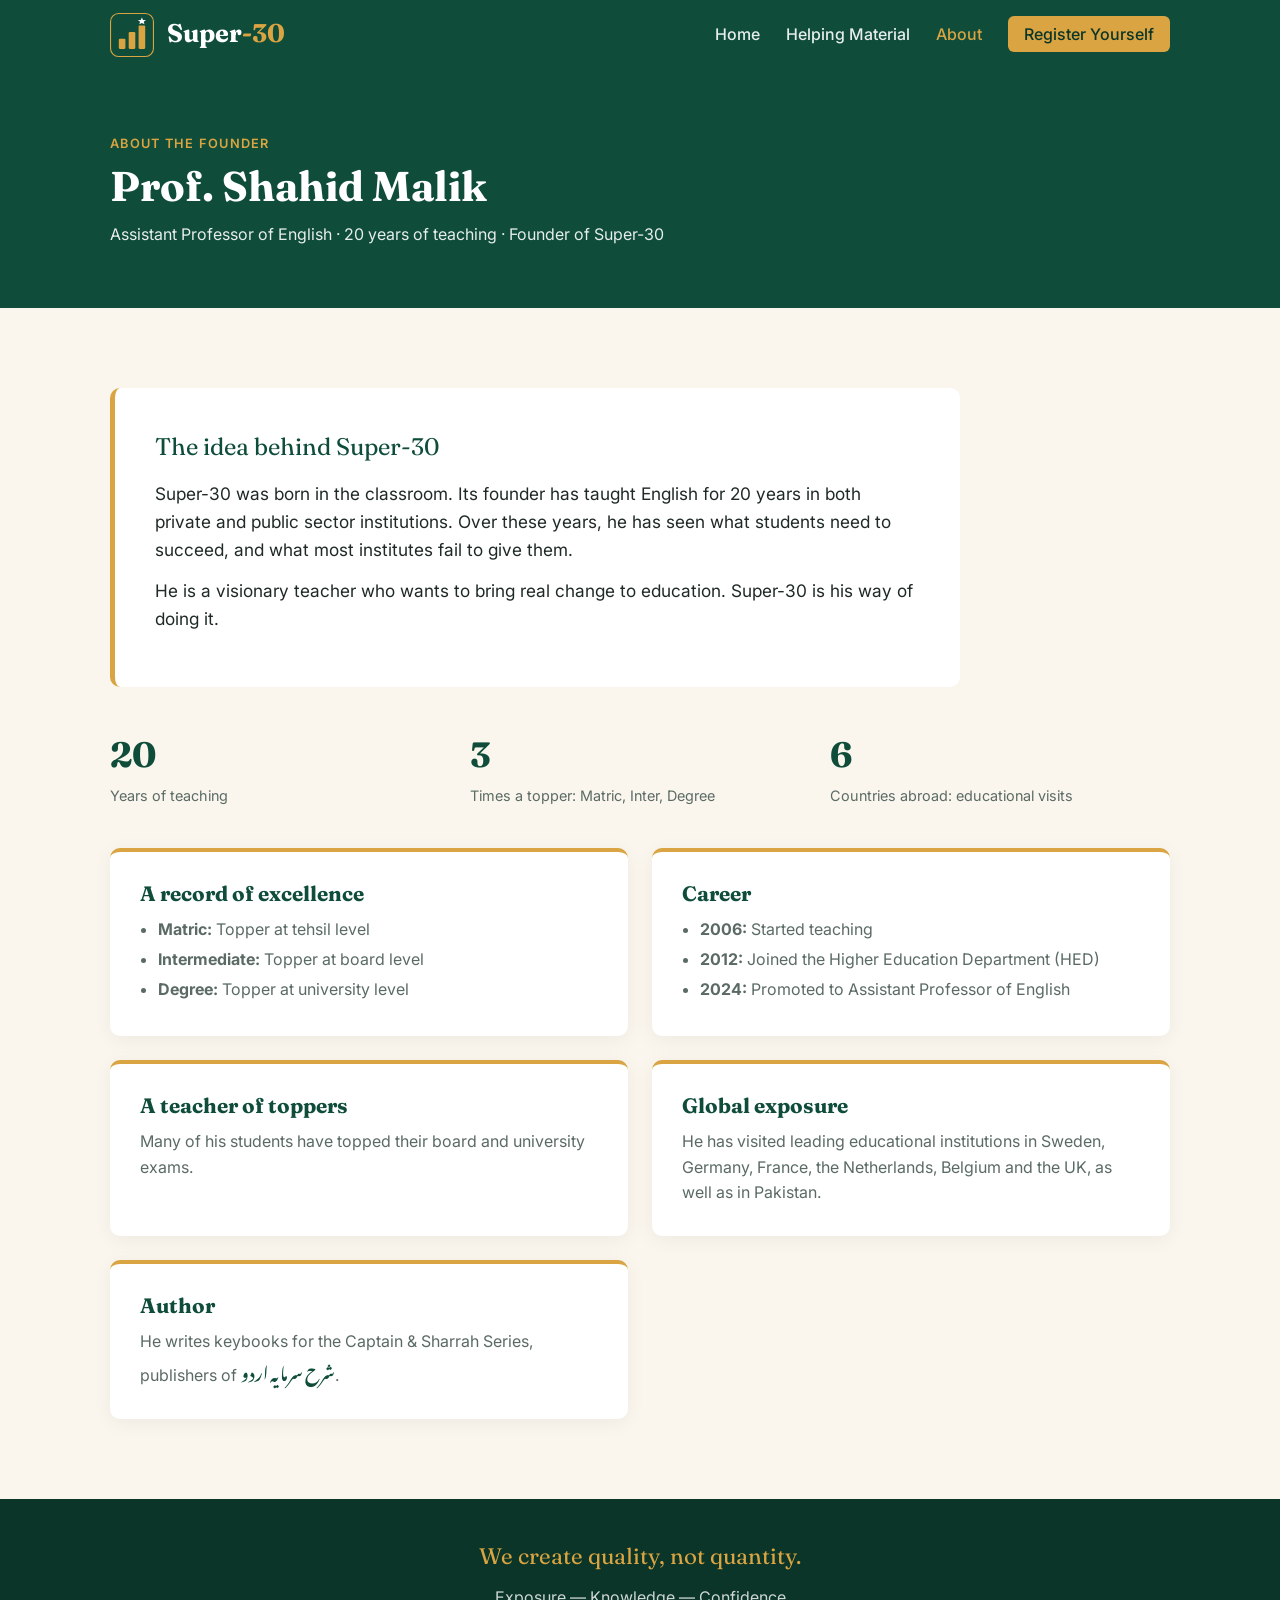
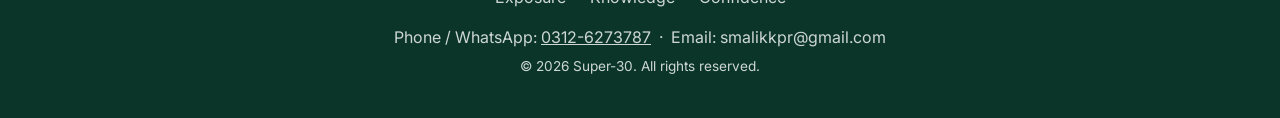
==== about.html @ 41d8a052 "Add files via upload" ====
<!DOCTYPE html>
<html lang="en">
<head>
  <meta charset="UTF-8">
  <meta name="viewport" content="width=device-width, initial-scale=1.0">
  <title>About Prof. Shahid Malik | Super-30</title>

  <!-- Fonts from Google -->
  <link rel="preconnect" href="https://fonts.googleapis.com">
  <link href="https://fonts.googleapis.com/css2?family=Fraunces:wght@600;700&family=Inter:wght@400;500;600&family=Noto+Nastaliq+Urdu:wght@600&display=swap" rel="stylesheet">

  <!-- One style file for the whole website -->
  <link rel="stylesheet" href="site.css">
</head>

<body>

  <!-- ===================== HEADER (the same on every page) ===================== -->
  <header>
    <div class="container nav">
      <a href="index.html" class="logo">
        <img src="logo.svg" alt="Super-30 logo">
        Super<span>-30</span>
      </a>
      <button class="menu-btn" id="menuBtn" aria-label="Open menu">☰</button>
      <ul class="menu" id="menu">
        <li><a href="index.html">Home</a></li>
        <li><a href="tests.html">Helping Material</a></li>
        <li><a href="about.html" class="active">About</a></li>
        <li><a href="register.html" class="menu-cta">Register Yourself</a></li>
      </ul>
    </div>
  </header>

  <section class="page-hero">
    <div class="container">
      <span class="tag">About the Founder</span>
      <h1>Prof. Shahid Malik</h1>
      <p>Assistant Professor of English · 20 years of teaching · Founder of Super-30</p>
    </div>
  </section>

  <section>
    <div class="container">
      <div class="quote-box" style="margin-bottom: 40px;">
        <p class="big">The idea behind Super-30</p>
        <p>Super-30 was born in the classroom. Its founder has taught English for 20 years in both private and public sector institutions. Over these years, he has seen what students need to succeed, and what most institutes fail to give them.</p>
        <p>He is a visionary teacher who wants to bring real change to education. Super-30 is his way of doing it.</p>
      </div>

      <div class="stats about-stats">
        <div class="stat"><strong>20</strong><span>Years of teaching</span></div>
        <div class="stat"><strong>3</strong><span>Times a topper: Matric, Inter, Degree</span></div>
        <div class="stat"><strong>6</strong><span>Countries abroad: educational visits</span></div>
      </div>

      <div class="grid-2" style="margin-top: 40px;">
        <div class="card">
          <h3>A record of excellence</h3>
          <ul>
            <li><strong>Matric:</strong> Topper at tehsil level</li>
            <li><strong>Intermediate:</strong> Topper at board level</li>
            <li><strong>Degree:</strong> Topper at university level</li>
          </ul>
        </div>
        <div class="card">
          <h3>Career</h3>
          <ul>
            <li><strong>2006:</strong> Started teaching</li>
            <li><strong>2012:</strong> Joined the Higher Education Department (HED)</li>
            <li><strong>2024:</strong> Promoted to Assistant Professor of English</li>
          </ul>
        </div>
        <div class="card">
          <h3>A teacher of toppers</h3>
          <p>Many of his students have topped their board and university exams.</p>
        </div>
        <div class="card">
          <h3>Global exposure</h3>
          <p>He has visited leading educational institutions in Sweden, Germany, France, the Netherlands, Belgium and the UK, as well as in Pakistan.</p>
        </div>
        <div class="card">
          <h3>Author</h3>
          <p>He writes keybooks for the Captain &amp; Sharrah Series, publishers of <bdi class="urdu-inline" lang="ur">شرح سرمایہ اردو</bdi>.</p>
        </div>
      </div>
    </div>
  </section>

  <!-- ===================== FOOTER (the same on every page) ===================== -->
  <footer>
    <div class="container">
      <p class="principle">We create quality, not quantity.</p>
      <p>Exposure — Knowledge — Confidence</p>
      <p class="contact-line">Phone / WhatsApp: <a href="https://wa.me/923126273787">0312-6273787</a> &nbsp;·&nbsp; Email: smalikkpr@gmail.com</p>
      <p style="font-size:.85rem;">© 2026 Super-30. All rights reserved.</p>
    </div>
  </footer>

  <!-- The menu script, shared by every page -->
  <script src="site.js"></script>

</body>
</html>
---- site.css ----
/* 1. Colours we use again and again */
    :root {
      --green: #0f4d3a;
      --green-dark: #0a3528;
      --green-soft: #e7efe9;
      --gold: #d9a441;
      --cream: #faf6ee;
      --text: #1f2a26;
      --muted: #5b6b64;
      --white: #ffffff;
    }

    /* 2. Basic settings for the whole page */
    * { box-sizing: border-box; margin: 0; padding: 0; }
    html { scroll-behavior: smooth; }
    body {
      font-family: "Inter", Arial, sans-serif;
      color: var(--text);
      background: var(--cream);
      line-height: 1.6;
    }
    h1, h2, h3 { font-family: "Fraunces", Georgia, serif; line-height: 1.2; }
    a { color: inherit; text-decoration: none; }

    .container { max-width: 1100px; margin: 0 auto; padding: 0 20px; }
    section { padding: 80px 0; scroll-margin-top: 70px; }
    .white-bg { background: var(--white); }
    .section-title { font-size: 2.2rem; color: var(--green); margin-bottom: 10px; }
    .section-intro { color: var(--muted); max-width: 640px; margin-bottom: 40px; }
    .tag {
      display: inline-block; font-size: .8rem; font-weight: 600;
      letter-spacing: .1em; text-transform: uppercase;
      color: var(--gold); margin-bottom: 8px;
    }

    /* 3. Header and menu */
    header { position: sticky; top: 0; z-index: 10; background: var(--green); color: var(--white); }
    .nav { display: flex; align-items: center; justify-content: space-between; height: 70px; }
    .logo { font-family: "Fraunces", serif; font-size: 1.6rem; font-weight: 700; }
    .logo span { color: var(--gold); }
    .logo img { width: 44px; vertical-align: middle; margin-right: 8px; }
    .menu { display: flex; gap: 26px; list-style: none; }
    .menu a { font-weight: 500; opacity: .9; }
    .menu a:hover, .menu a.active { color: var(--gold); opacity: 1; }
    .menu-btn { display: none; background: none; border: none; color: var(--white); font-size: 1.8rem; cursor: pointer; }

    /* 4. Hero (the big top part) */
    .hero { background: var(--green); color: var(--white); padding: 90px 0 100px; }
    .hero h1 { font-size: 3.3rem; max-width: 760px; margin-bottom: 20px; }
    .hero h1 span { color: var(--gold); }
    .hero p { font-size: 1.15rem; max-width: 580px; opacity: .9; margin-bottom: 32px; }
    .motto { display: flex; gap: 14px; flex-wrap: wrap; margin-bottom: 26px; }
    .motto span {
      border: 1px solid rgba(217,164,65,.6); color: var(--gold);
      padding: 6px 16px; border-radius: 30px; font-weight: 600; font-size: .9rem;
    }

    /* Buttons */
    .btn {
      display: inline-block; padding: 14px 28px; border-radius: 6px;
      font-weight: 600; border: 2px solid var(--gold); cursor: pointer;
      font-size: 1rem; font-family: inherit;
    }
    .btn-gold { background: var(--gold); color: var(--green-dark); }
    .btn-gold:hover { background: #e6b75a; }
    .btn-outline { color: var(--white); margin-left: 12px; }
    .btn-outline:hover { background: rgba(255,255,255,.1); }

    .stats { display: grid; grid-template-columns: repeat(4, 1fr); gap: 20px; margin-top: 60px; }
    .stat strong { display: block; font-family: "Fraunces", serif; font-size: 2.2rem; color: var(--gold); }
    .stat span { font-size: .9rem; opacity: .85; }

    /* 5. Founder's message */
    .quote-box {
      background: var(--white); border-left: 5px solid var(--gold);
      padding: 40px; border-radius: 10px; max-width: 850px;
    }
    .quote-box p { margin-bottom: 14px; font-size: 1.08rem; }
    .quote-box .big { font-family: "Fraunces", serif; font-size: 1.5rem; color: var(--green); }

    /* 6. Cards */
    .grid { display: grid; grid-template-columns: repeat(3, 1fr); gap: 24px; }
    .grid-2 { display: grid; grid-template-columns: repeat(2, 1fr); gap: 24px; }
    .card {
      background: var(--white); padding: 30px; border-radius: 10px;
      border-top: 4px solid var(--gold); box-shadow: 0 4px 20px rgba(0,0,0,.05);
    }
    .white-bg .card { background: var(--cream); box-shadow: none; }
    .card h3 { color: var(--green); font-size: 1.3rem; margin-bottom: 10px; }
    .card p { color: var(--muted); }
    .card ul { margin-top: 10px; padding-left: 18px; color: var(--muted); }
    .card li { margin-bottom: 4px; }

    /* 7. Problem vs solution */
    .compare { display: grid; grid-template-columns: 1fr 1fr; gap: 24px; }
    .compare .col { padding: 30px; border-radius: 10px; }
    .compare .old { background: #f1ece2; }
    .compare .new { background: var(--green); color: var(--white); }
    .compare h3 { margin-bottom: 14px; }
    .compare .new h3 { color: var(--gold); }
    .compare li { list-style: none; padding: 8px 0; border-bottom: 1px solid rgba(0,0,0,.08); }
    .compare .new li { border-color: rgba(255,255,255,.15); }
    .compare .old li::before { content: "✕  "; color: #b0533c; font-weight: 700; }
    .compare .new li::before { content: "✓  "; color: var(--gold); font-weight: 700; }

    /* 8. Small chips (for lists of skills or activities) */
    .chips { display: flex; flex-wrap: wrap; gap: 10px; }
    .chips span {
      background: var(--green-soft); color: var(--green);
      padding: 8px 16px; border-radius: 30px; font-weight: 500; font-size: .95rem;
    }

    /* 9. Admissions */
    .admission-box {
      background: var(--green); color: var(--white); border-radius: 14px; padding: 50px;
      display: grid; grid-template-columns: 1fr 1fr; gap: 40px;
    }
    .admission-box h2 { font-size: 2rem; margin-bottom: 12px; }
    .admission-box h3 { color: var(--gold); margin-bottom: 12px; }
    .admission-box ol, .admission-box ul { padding-left: 20px; }
    .admission-box li { margin-bottom: 8px; }

    /* 10. Forms */
    form { background: var(--white); padding: 34px; border-radius: 10px; }
    label { display: block; font-weight: 500; margin-bottom: 6px; }
    input, select, textarea {
      width: 100%; padding: 12px; margin-bottom: 16px;
      border: 1px solid #d5ddd9; border-radius: 6px; font-family: inherit; font-size: 1rem;
    }
    input:focus, select:focus, textarea:focus { outline: 2px solid var(--gold); border-color: transparent; }
    .form-msg { margin-top: 12px; font-weight: 600; color: var(--green); }

    /* 11. Contact */
    .contact-layout { display: grid; grid-template-columns: 1fr 1.3fr; gap: 30px; align-items: start; }
    .contact-info div { background: var(--white); padding: 22px; border-radius: 10px; margin-bottom: 16px; }
    .contact-info strong { color: var(--green); display: block; margin-bottom: 4px; }

    /* 12. Footer */
    footer { background: var(--green-dark); color: rgba(255,255,255,.8); padding: 40px 0; text-align: center; }
    footer .principle { font-family: "Fraunces", serif; font-size: 1.4rem; color: var(--gold); margin-bottom: 10px; }

    /* 12b. Registration form */
    .register-form { max-width: 820px; }
    .form-grid { display: grid; grid-template-columns: 1fr 1fr; gap: 0 20px; }
    .form-grid .full { grid-column: 1 / -1; }
    fieldset { border: none; margin-bottom: 18px; }
    legend { font-weight: 500; margin-bottom: 8px; }
    .radios { display: flex; flex-wrap: wrap; gap: 10px; }
    .radio {
      display: flex; align-items: center; gap: 8px; font-weight: 400; margin: 0;
      padding: 10px 16px; border: 1px solid #d5ddd9; border-radius: 30px; cursor: pointer;
    }
    .radio:has(input:checked) { border-color: var(--green); background: var(--green-soft); font-weight: 600; }
    .radio input { width: auto; margin: 0; accent-color: var(--green); }
    .check { display: flex; gap: 10px; align-items: flex-start; margin-bottom: 18px; }
    .check input { width: auto; margin: 5px 0 0; accent-color: var(--green); }
    .check label { font-weight: 400; }

    /* 12c. WhatsApp button */
    .whatsapp-btn {
      position: fixed; right: 20px; bottom: 20px; z-index: 20;
      display: flex; align-items: center; gap: 8px;
      background: #25d366; color: #fff; font-weight: 600;
      padding: 12px 18px 12px 14px; border-radius: 40px;
      box-shadow: 0 6px 20px rgba(0,0,0,.2);
    }
    .whatsapp-btn:hover { background: #1ebe5b; }

    /* 13. Mobile phones (screens smaller than 860px) */
    @media (max-width: 860px) {
      .menu-btn { display: block; }
      .menu {
        display: none; position: absolute; top: 70px; left: 0; right: 0;
        flex-direction: column; gap: 0; background: var(--green-dark);
      }
      .menu.open { display: flex; }
      .menu a { display: block; padding: 14px 20px; }
      .hero h1 { font-size: 2.2rem; }
      .btn-outline { margin: 12px 0 0; }
      .stats { grid-template-columns: 1fr 1fr; }
      .grid, .grid-2, .compare, .admission-box, .contact-layout, .form-grid { grid-template-columns: 1fr; }
      .whatsapp-btn span { display: none; }
      .whatsapp-btn { padding: 14px; }
      .admission-box, .quote-box, form { padding: 26px; }
    }

    /* ===== Added for the multi-page website ===== */
    .hidden { display: none !important; }

    /* "Register Yourself" button in the menu */
    .menu a.menu-cta { background: var(--gold); color: var(--green-dark); padding: 8px 16px; border-radius: 6px; opacity: 1; }
    .menu a.menu-cta:hover, .menu a.menu-cta.active { background: #e6b75a; color: var(--green-dark); }

    /* Small green banner at the top of inner pages */
    .page-hero { background: var(--green); color: var(--white); padding: 60px 0; }
    .page-hero h1 { font-size: 2.6rem; color: var(--white); margin-bottom: 10px; }
    .page-hero p { opacity: .9; max-width: 640px; }

    /* Footer contact line */
    footer .contact-line { margin: 14px 0 6px; }
    footer .contact-line a { text-decoration: underline; }

    /* Register page: the two choices */
    .choices { display: grid; grid-template-columns: 1fr 1fr; gap: 20px; margin-bottom: 40px; }
    .choice {
      text-align: left; background: var(--white); border: 3px solid transparent; border-radius: 12px;
      padding: 28px; cursor: pointer; font-family: inherit; color: var(--text);
      box-shadow: 0 4px 20px rgba(0,0,0,.05);
    }
    .choice:hover { border-color: var(--gold); }
    .choice.selected { border-color: var(--green); }
    .choice h2 { font-size: 1.4rem; color: var(--green); margin-bottom: 8px; }
    .choice .who { display: inline-block; font-size: .85rem; font-weight: 600; padding: 4px 12px; border-radius: 20px; background: var(--green-soft); color: var(--green); }

    /* Rules box in Urdu */
    .panel { background: var(--white); border-radius: 12px; padding: 34px; box-shadow: 0 4px 20px rgba(0,0,0,.05); }
    .panel > h2 { color: var(--green); margin-bottom: 18px; }
    .urdu {
      font-family: "Noto Nastaliq Urdu", serif; direction: rtl; text-align: right;
      font-size: 1.12rem; line-height: 2.4;
    }
    .rules { background: var(--cream); border-radius: 10px; padding: 22px 28px; margin-bottom: 22px; }
    .rules ol { padding-right: 26px; margin: 10px 0; }
    .rules li { margin-bottom: 6px; }
    .agree { display: flex; gap: 12px; align-items: center; margin-bottom: 18px; }
    .agree input { width: 22px; height: 22px; accent-color: var(--green); flex-shrink: 0; margin: 0; }
    .btn:disabled { opacity: .45; cursor: not-allowed; }
    .reg-form { margin-top: 30px; border-top: 2px solid var(--green-soft); padding-top: 26px; }
    .note { color: var(--muted); font-size: .95rem; margin-bottom: 16px; }

    @media (max-width: 860px) {
      .choices { grid-template-columns: 1fr; }
      .menu a.menu-cta { margin: 8px 20px; text-align: center; }
      .page-hero h1 { font-size: 2rem; }
      .panel { padding: 22px; }
    }

    /* About page numbers */
    .about-stats { grid-template-columns: repeat(3, 1fr); margin-top: 0; }
    .about-stats .stat strong { color: var(--green); }
    .about-stats .stat span { color: var(--muted); opacity: 1; }

    /* Urdu words inside an English sentence */
    .urdu-inline { font-family: "Noto Nastaliq Urdu", serif; font-weight: 600; color: var(--green); font-size: 1.05em; line-height: 2; }

    /* Bold headings inside the Urdu conditions */
    .rules strong { color: var(--green); }
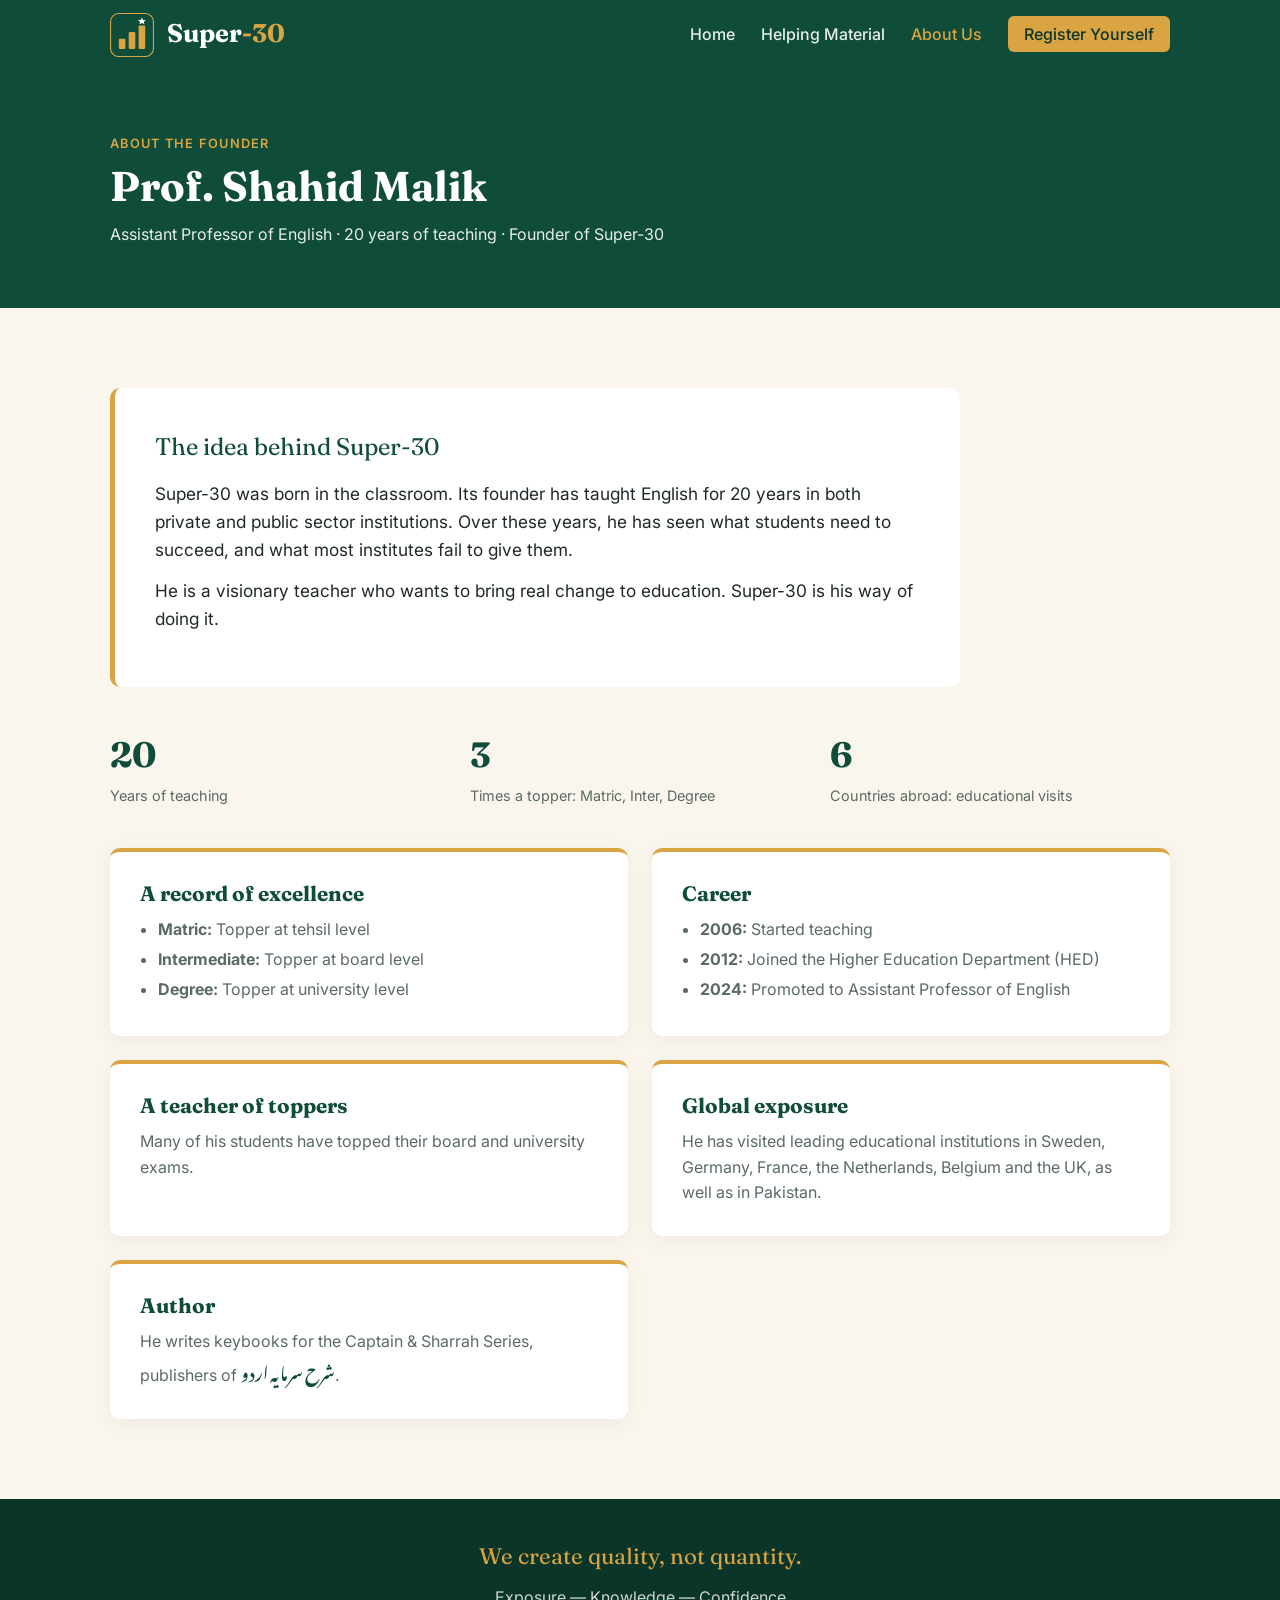
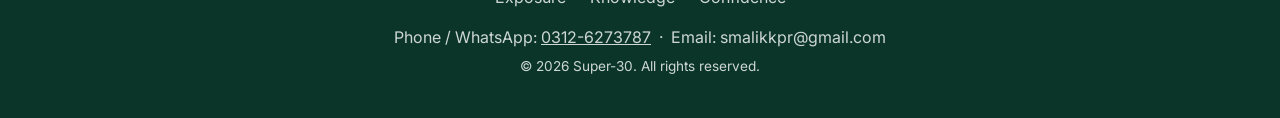
==== commit 5a2ddeb6: "Update 'About' link text to 'About Us'" ====
--- a/about.html
+++ b/about.html
@@ -26,7 +26,7 @@
       <ul class="menu" id="menu">
         <li><a href="index.html">Home</a></li>
         <li><a href="tests.html">Helping Material</a></li>
-        <li><a href="about.html" class="active">About</a></li>
+        <li><a href="about.html" class="active">About Us</a></li>
         <li><a href="register.html" class="menu-cta">Register Yourself</a></li>
       </ul>
     </div>
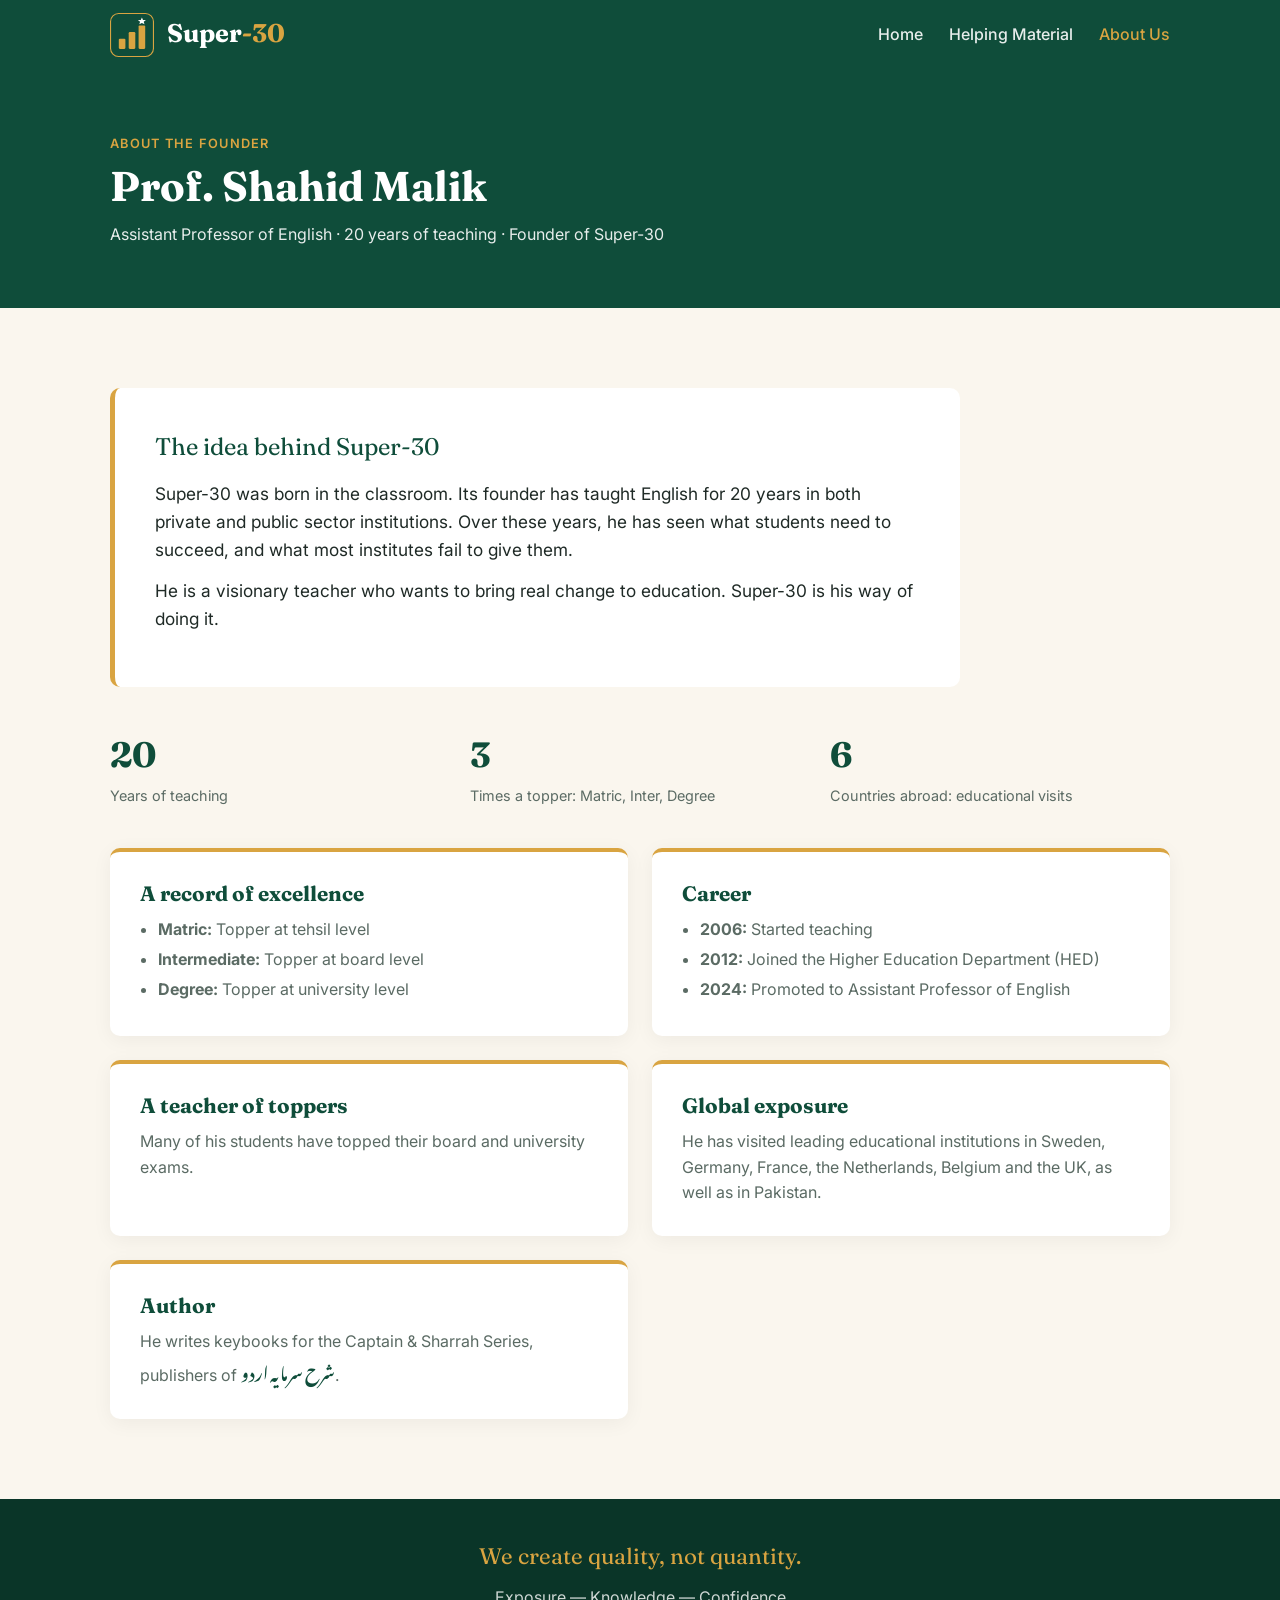
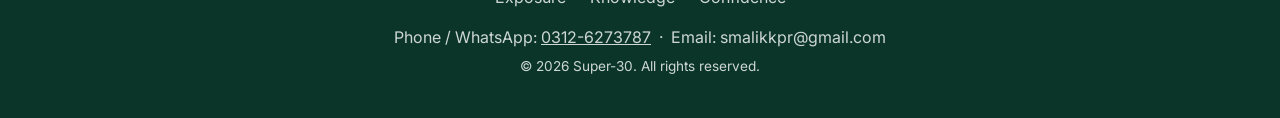
==== commit 92c9d68c: "Hide academy content until January" ====
--- a/about.html
+++ b/about.html
@@ -4,6 +4,7 @@
   <meta charset="UTF-8">
   <meta name="viewport" content="width=device-width, initial-scale=1.0">
   <title>About Prof. Shahid Malik | Super-30</title>
+  <link rel="icon" type="image/svg+xml" href="logo.svg">  <!-- the small logo on the browser tab -->
 
   <!-- Fonts from Google -->
   <link rel="preconnect" href="https://fonts.googleapis.com">
@@ -27,7 +28,6 @@
         <li><a href="index.html">Home</a></li>
         <li><a href="tests.html">Helping Material</a></li>
         <li><a href="about.html" class="active">About Us</a></li>
-        <li><a href="register.html" class="menu-cta">Register Yourself</a></li>
       </ul>
     </div>
   </header>
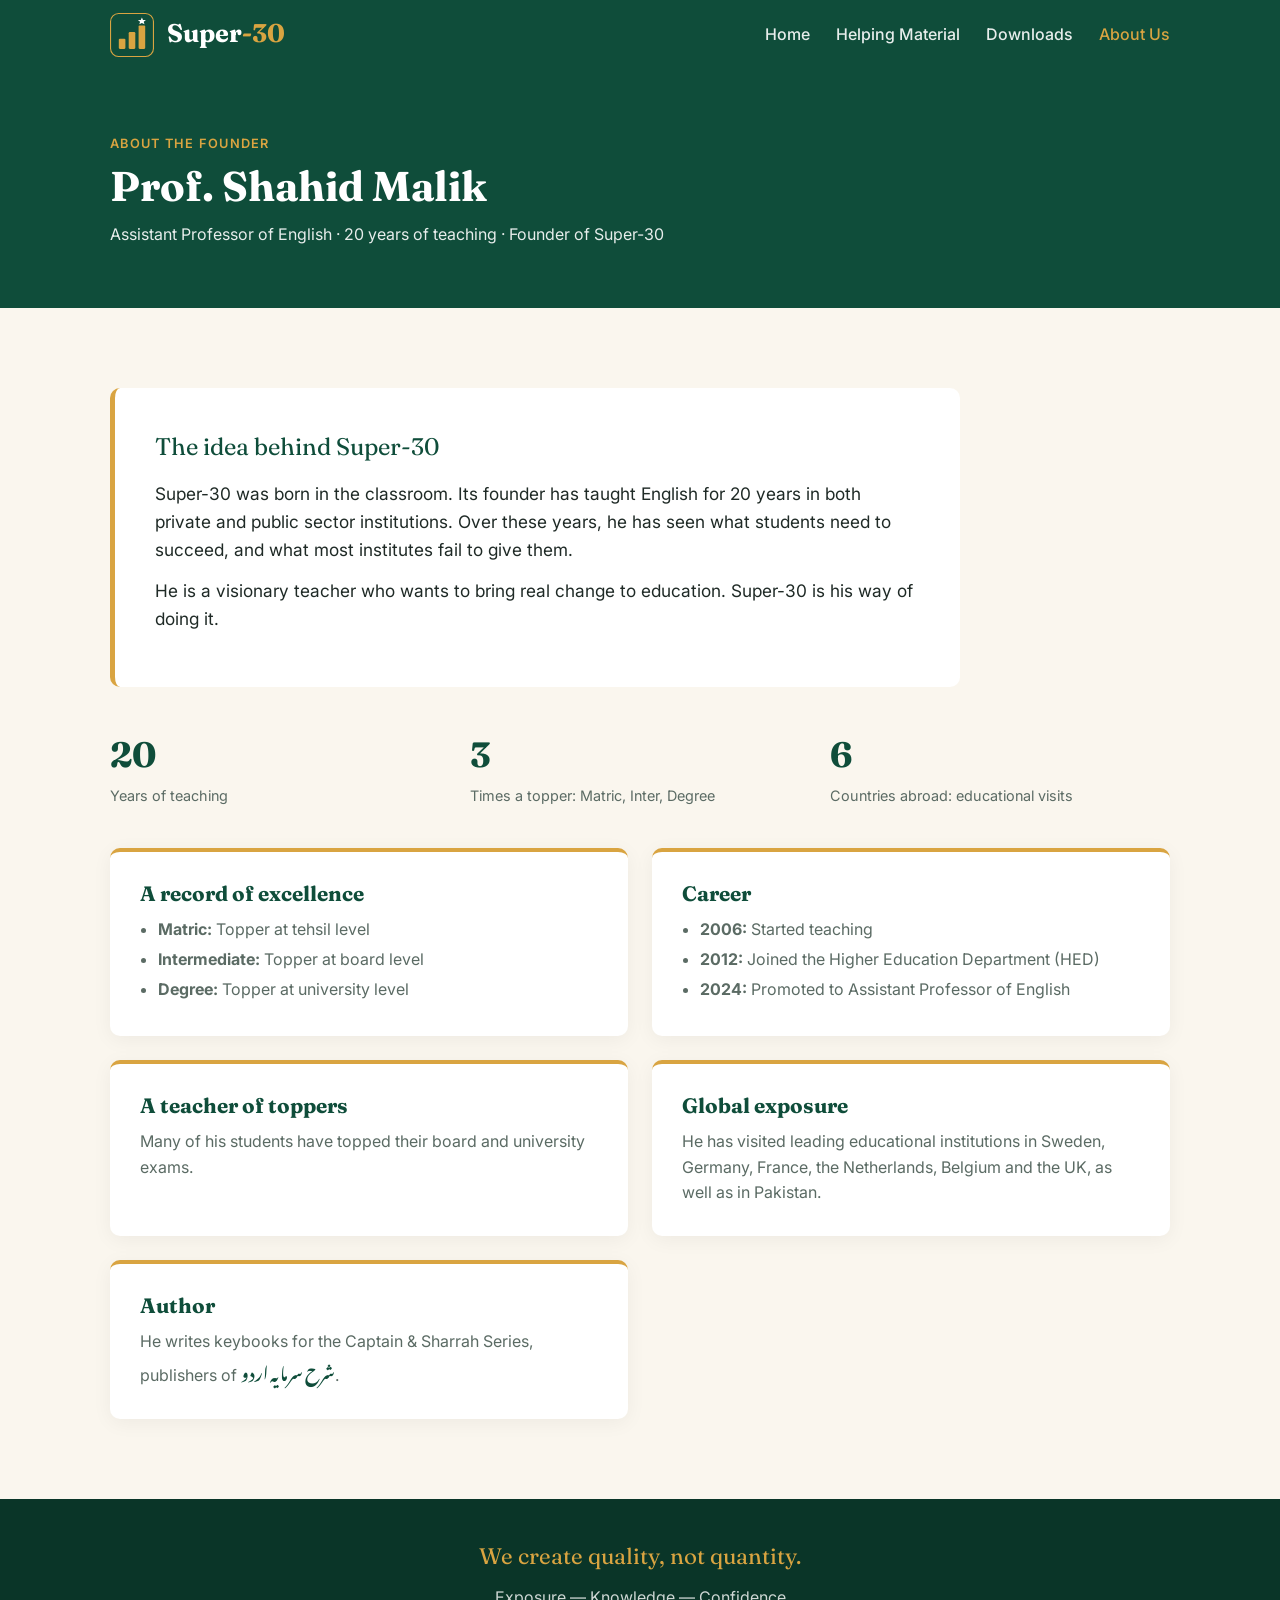
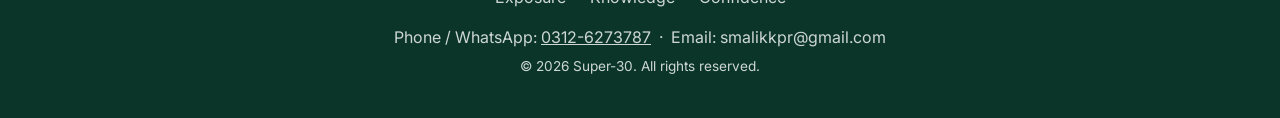
==== commit 0f74f2df: "added download tab" ====
--- a/about.html
+++ b/about.html
@@ -27,6 +27,7 @@
       <ul class="menu" id="menu">
         <li><a href="index.html">Home</a></li>
         <li><a href="tests.html">Helping Material</a></li>
+        <li><a href="downloads.html">Downloads</a></li>
         <li><a href="about.html" class="active">About Us</a></li>
       </ul>
     </div>
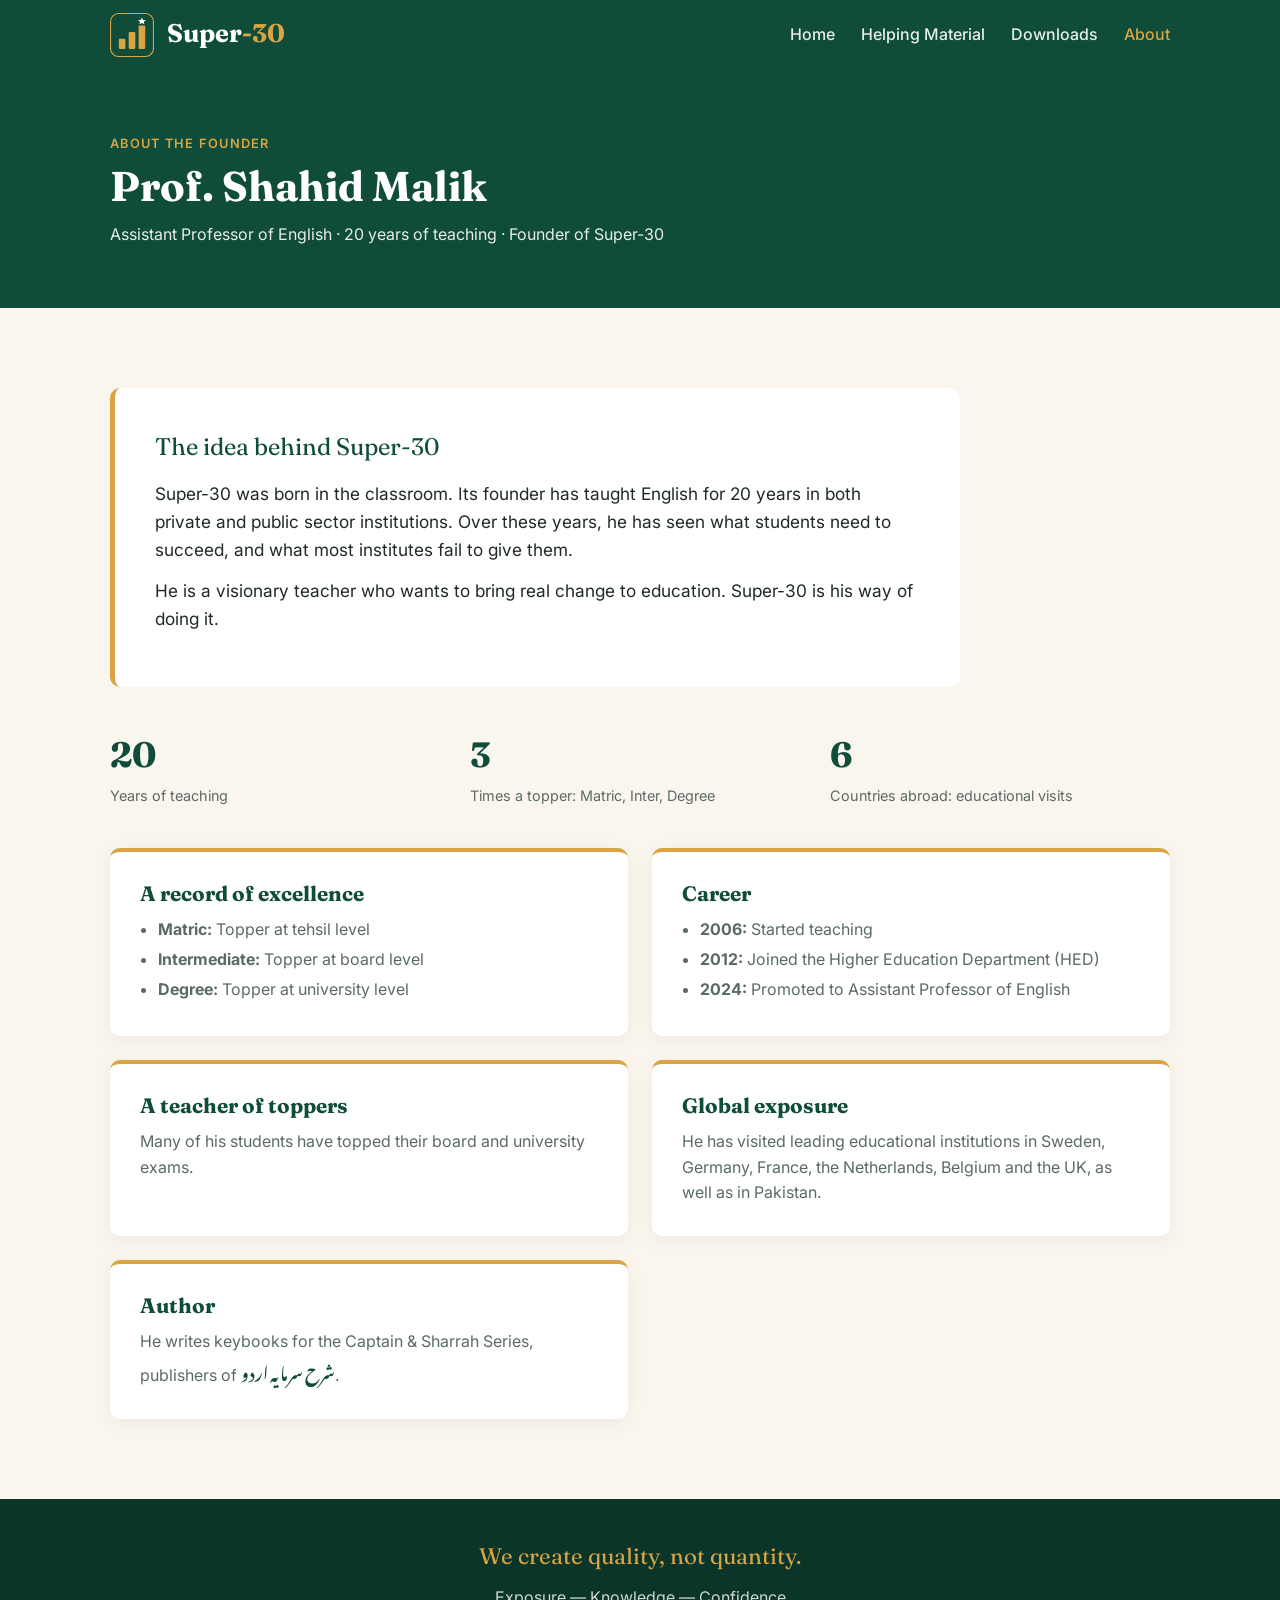
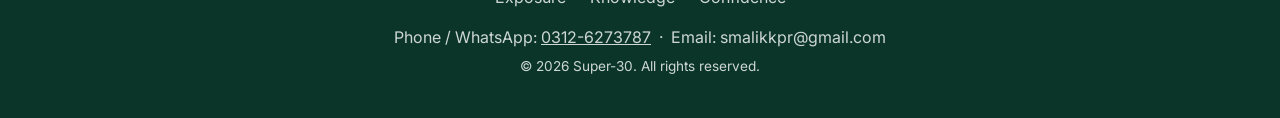
==== commit 2772ed47: "about tab change" ====
--- a/about.html
+++ b/about.html
@@ -28,7 +28,7 @@
         <li><a href="index.html">Home</a></li>
         <li><a href="tests.html">Helping Material</a></li>
         <li><a href="downloads.html">Downloads</a></li>
-        <li><a href="about.html" class="active">About Us</a></li>
+        <li><a href="about.html" class="active">About</a></li>
       </ul>
     </div>
   </header>
